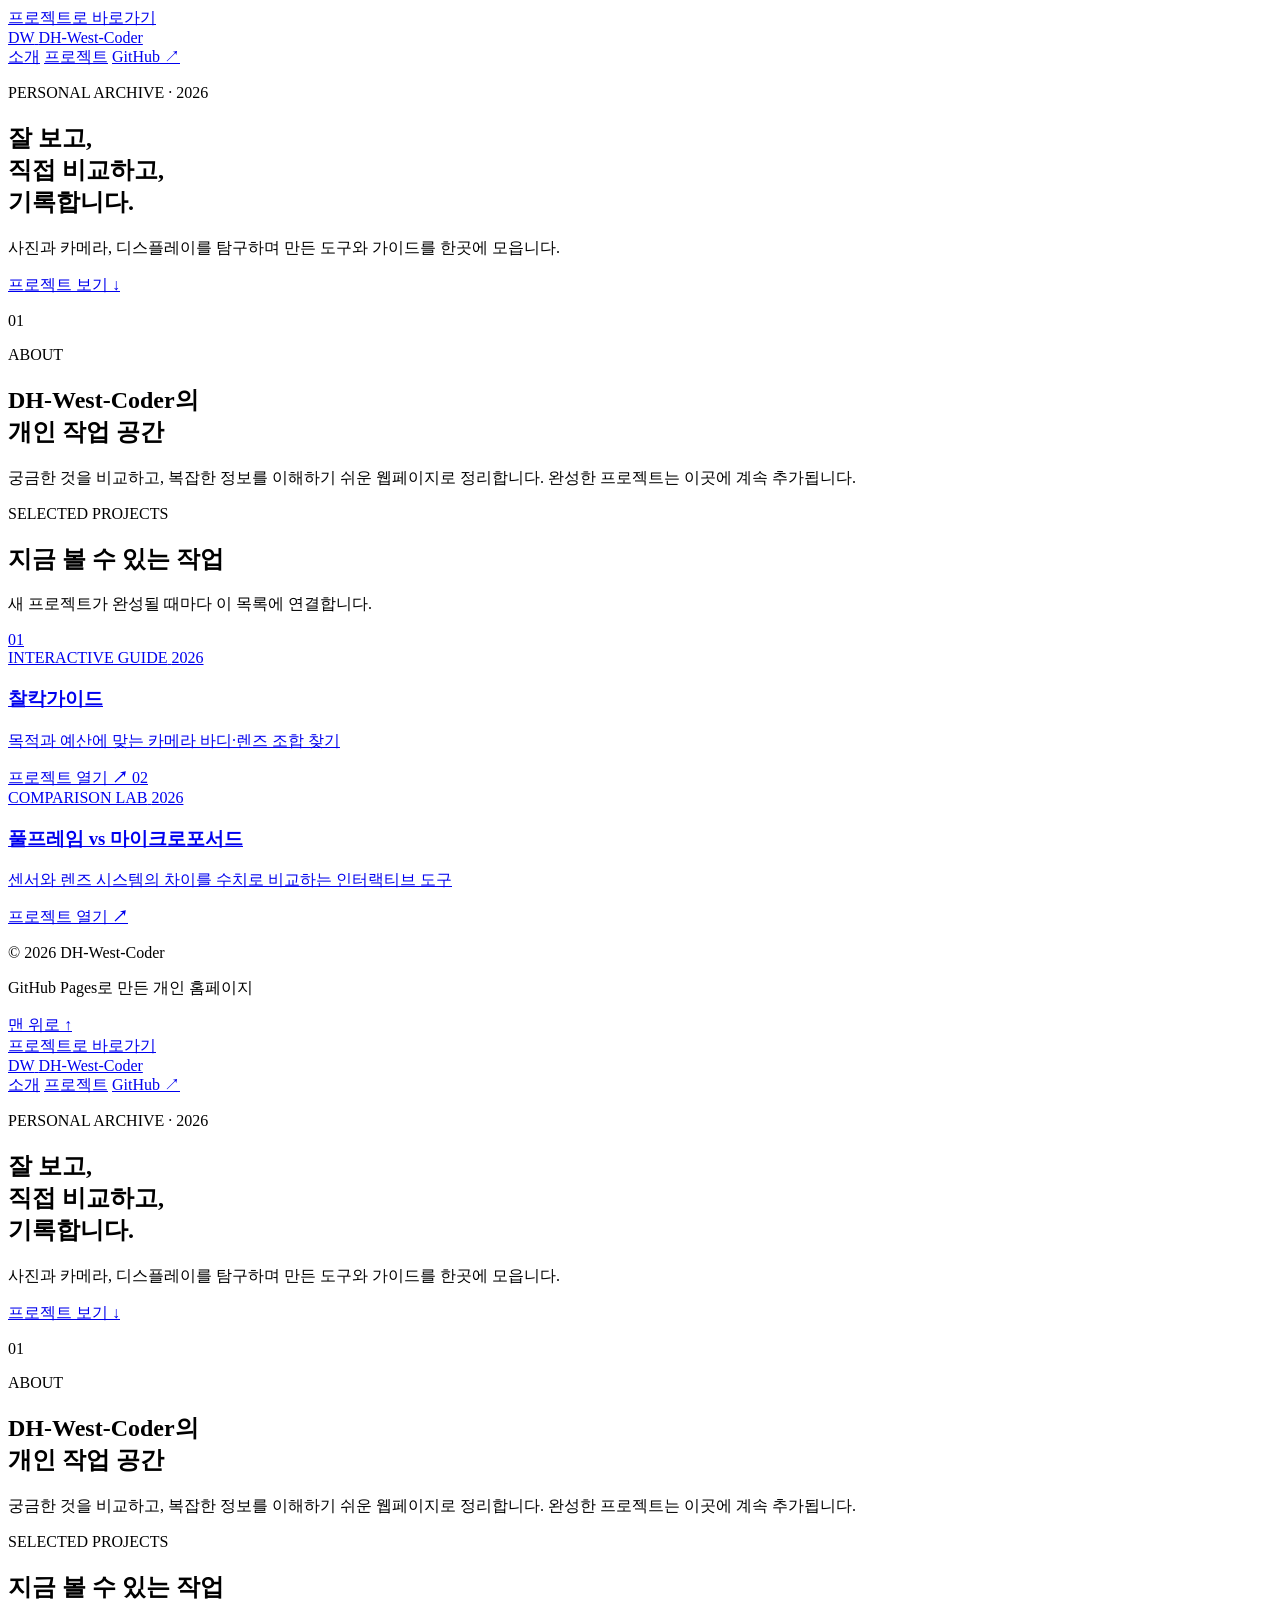
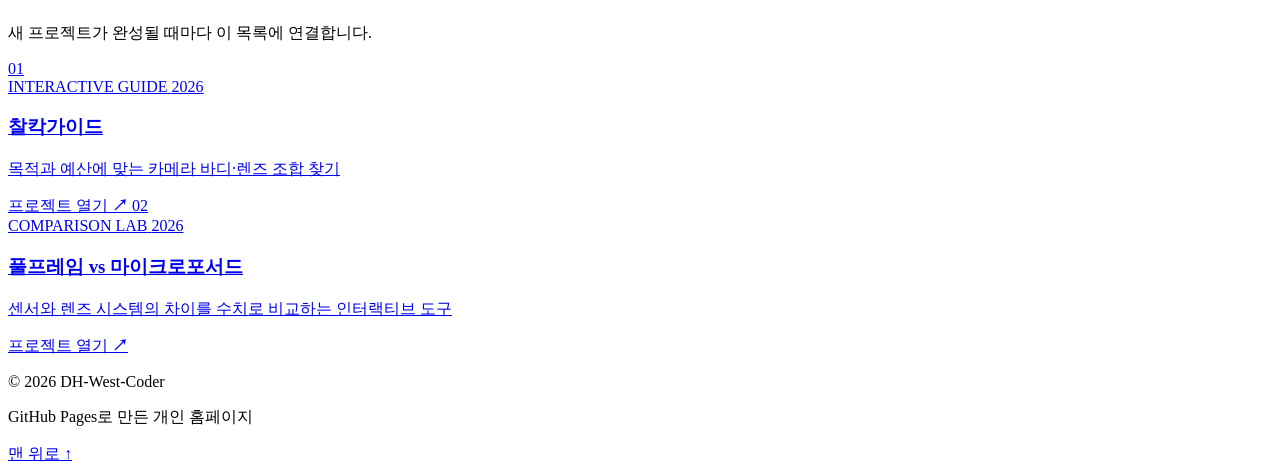
==== index.html @ 69f128be "Create index.html" ====
<!doctype html>
<html lang="ko">
<head>
  <meta charset="utf-8">
  <meta name="viewport" content="width=device-width, initial-scale=1">
  <meta name="description" content="DH-West-Coder의 사진, 카메라, 디스플레이 프로젝트를 모은 개인 홈페이지입니다.">
  <meta name="theme-color" content="#101114">
  <title>DH-West-Coder | 개인 홈페이지</title>
  <link rel="stylesheet" href="/assets/css/style.css">
</head>
<body>
  <a class="skip-link" href="#projects">프로젝트로 바로가기</a>

  <header class="site-header">
    <a class="brand" href="/" aria-label="홈으로 이동">
      <span class="brand-mark" aria-hidden="true">DW</span>
      <span>DH-West-Coder</span>
    </a>
    <nav aria-label="주요 메뉴">
      <a href="#about">소개</a>
      <a href="#projects">프로젝트</a>
      <a href="https://github.com/DH-West-Coder" target="_blank" rel="noreferrer">GitHub ↗</a>
    </nav>
  </header>

  <main>
    <section class="hero" aria-labelledby="hero-title">
      <p class="eyebrow">PERSONAL ARCHIVE · 2026</p>
      <h1 id="hero-title">잘 보고,<br>직접 비교하고,<br><span>기록합니다.</span></h1>
      <p class="hero-copy">
        사진과 카메라, 디스플레이를 탐구하며 만든 도구와 가이드를 한곳에 모읍니다.
      </p>
      <a class="primary-button" href="#projects">프로젝트 보기 <span aria-hidden="true">↓</span></a>
    </section>

    <section class="about" id="about" aria-labelledby="about-title">
      <p class="section-number">01</p>
      <div>
        <p class="eyebrow">ABOUT</p>
        <h2 id="about-title">DH-West-Coder의<br>개인 작업 공간</h2>
      </div>
      <p>
        궁금한 것을 비교하고, 복잡한 정보를 이해하기 쉬운 웹페이지로 정리합니다.
        완성한 프로젝트는 이곳에 계속 추가됩니다.
      </p>
    </section>

    <section class="projects" id="projects" aria-labelledby="projects-title">
      <div class="section-heading">
        <div>
          <p class="eyebrow">SELECTED PROJECTS</p>
          <h2 id="projects-title">지금 볼 수 있는 작업</h2>
        </div>
        <p>새 프로젝트가 완성될 때마다 이 목록에 연결합니다.</p>
      </div>

      <div class="project-grid">
        <a class="project-card project-card--coral" href="/camera/">
          <span class="project-index">01</span>
          <div class="project-visual camera-visual" aria-hidden="true">
            <span class="camera-body"><i></i></span>
          </div>
          <div class="project-meta">
            <span>INTERACTIVE GUIDE</span>
            <span>2026</span>
          </div>
          <h3>찰칵가이드</h3>
          <p>목적과 예산에 맞는 카메라 바디·렌즈 조합 찾기</p>
          <span class="card-action">프로젝트 열기 <b aria-hidden="true">↗</b></span>
        </a>

        <a class="project-card project-card--blue" href="/camera/full-frame-vs-mft/">
          <span class="project-index">02</span>
          <div class="project-visual sensor-visual" aria-hidden="true">
            <span class="sensor sensor--large"></span>
            <span class="sensor sensor--small"></span>
          </div>
          <div class="project-meta">
            <span>COMPARISON LAB</span>
            <span>2026</span>
          </div>
          <h3>풀프레임 vs 마이크로포서드</h3>
          <p>센서와 렌즈 시스템의 차이를 수치로 비교하는 인터랙티브 도구</p>
          <span class="card-action">프로젝트 열기 <b aria-hidden="true">↗</b></span>
        </a>
      </div>
    </section>
  </main>

  <footer>
    <p>© 2026 DH-West-Coder</p>
    <p>GitHub Pages로 만든 개인 홈페이지</p>
    <a href="#top" onclick="window.scrollTo({top:0,behavior:'smooth'});return false;">맨 위로 ↑</a>
  </footer>
</body>
</html>
<!doctype html>
<html lang="ko">
<head>
  <meta charset="utf-8">
  <meta name="viewport" content="width=device-width, initial-scale=1">
  <meta name="description" content="DH-West-Coder의 사진, 카메라, 디스플레이 프로젝트를 모은 개인 홈페이지입니다.">
  <meta name="theme-color" content="#101114">
  <title>DH-West-Coder | 개인 홈페이지</title>
  <link rel="stylesheet" href="/assets/css/style.css">
</head>
<body>
  <a class="skip-link" href="#projects">프로젝트로 바로가기</a>

  <header class="site-header">
    <a class="brand" href="/" aria-label="홈으로 이동">
      <span class="brand-mark" aria-hidden="true">DW</span>
      <span>DH-West-Coder</span>
    </a>
    <nav aria-label="주요 메뉴">
      <a href="#about">소개</a>
      <a href="#projects">프로젝트</a>
      <a href="https://github.com/DH-West-Coder" target="_blank" rel="noreferrer">GitHub ↗</a>
    </nav>
  </header>

  <main>
    <section class="hero" aria-labelledby="hero-title">
      <p class="eyebrow">PERSONAL ARCHIVE · 2026</p>
      <h1 id="hero-title">잘 보고,<br>직접 비교하고,<br><span>기록합니다.</span></h1>
      <p class="hero-copy">
        사진과 카메라, 디스플레이를 탐구하며 만든 도구와 가이드를 한곳에 모읍니다.
      </p>
      <a class="primary-button" href="#projects">프로젝트 보기 <span aria-hidden="true">↓</span></a>
    </section>

    <section class="about" id="about" aria-labelledby="about-title">
      <p class="section-number">01</p>
      <div>
        <p class="eyebrow">ABOUT</p>
        <h2 id="about-title">DH-West-Coder의<br>개인 작업 공간</h2>
      </div>
      <p>
        궁금한 것을 비교하고, 복잡한 정보를 이해하기 쉬운 웹페이지로 정리합니다.
        완성한 프로젝트는 이곳에 계속 추가됩니다.
      </p>
    </section>

    <section class="projects" id="projects" aria-labelledby="projects-title">
      <div class="section-heading">
        <div>
          <p class="eyebrow">SELECTED PROJECTS</p>
          <h2 id="projects-title">지금 볼 수 있는 작업</h2>
        </div>
        <p>새 프로젝트가 완성될 때마다 이 목록에 연결합니다.</p>
      </div>

      <div class="project-grid">
        <a class="project-card project-card--coral" href="/camera/">
          <span class="project-index">01</span>
          <div class="project-visual camera-visual" aria-hidden="true">
            <span class="camera-body"><i></i></span>
          </div>
          <div class="project-meta">
            <span>INTERACTIVE GUIDE</span>
            <span>2026</span>
          </div>
          <h3>찰칵가이드</h3>
          <p>목적과 예산에 맞는 카메라 바디·렌즈 조합 찾기</p>
          <span class="card-action">프로젝트 열기 <b aria-hidden="true">↗</b></span>
        </a>

        <a class="project-card project-card--blue" href="/camera/full-frame-vs-mft/">
          <span class="project-index">02</span>
          <div class="project-visual sensor-visual" aria-hidden="true">
            <span class="sensor sensor--large"></span>
            <span class="sensor sensor--small"></span>
          </div>
          <div class="project-meta">
            <span>COMPARISON LAB</span>
            <span>2026</span>
          </div>
          <h3>풀프레임 vs 마이크로포서드</h3>
          <p>센서와 렌즈 시스템의 차이를 수치로 비교하는 인터랙티브 도구</p>
          <span class="card-action">프로젝트 열기 <b aria-hidden="true">↗</b></span>
        </a>
      </div>
    </section>
  </main>

  <footer>
    <p>© 2026 DH-West-Coder</p>
    <p>GitHub Pages로 만든 개인 홈페이지</p>
    <a href="#top" onclick="window.scrollTo({top:0,behavior:'smooth'});return false;">맨 위로 ↑</a>
  </footer>
</body>
</html>
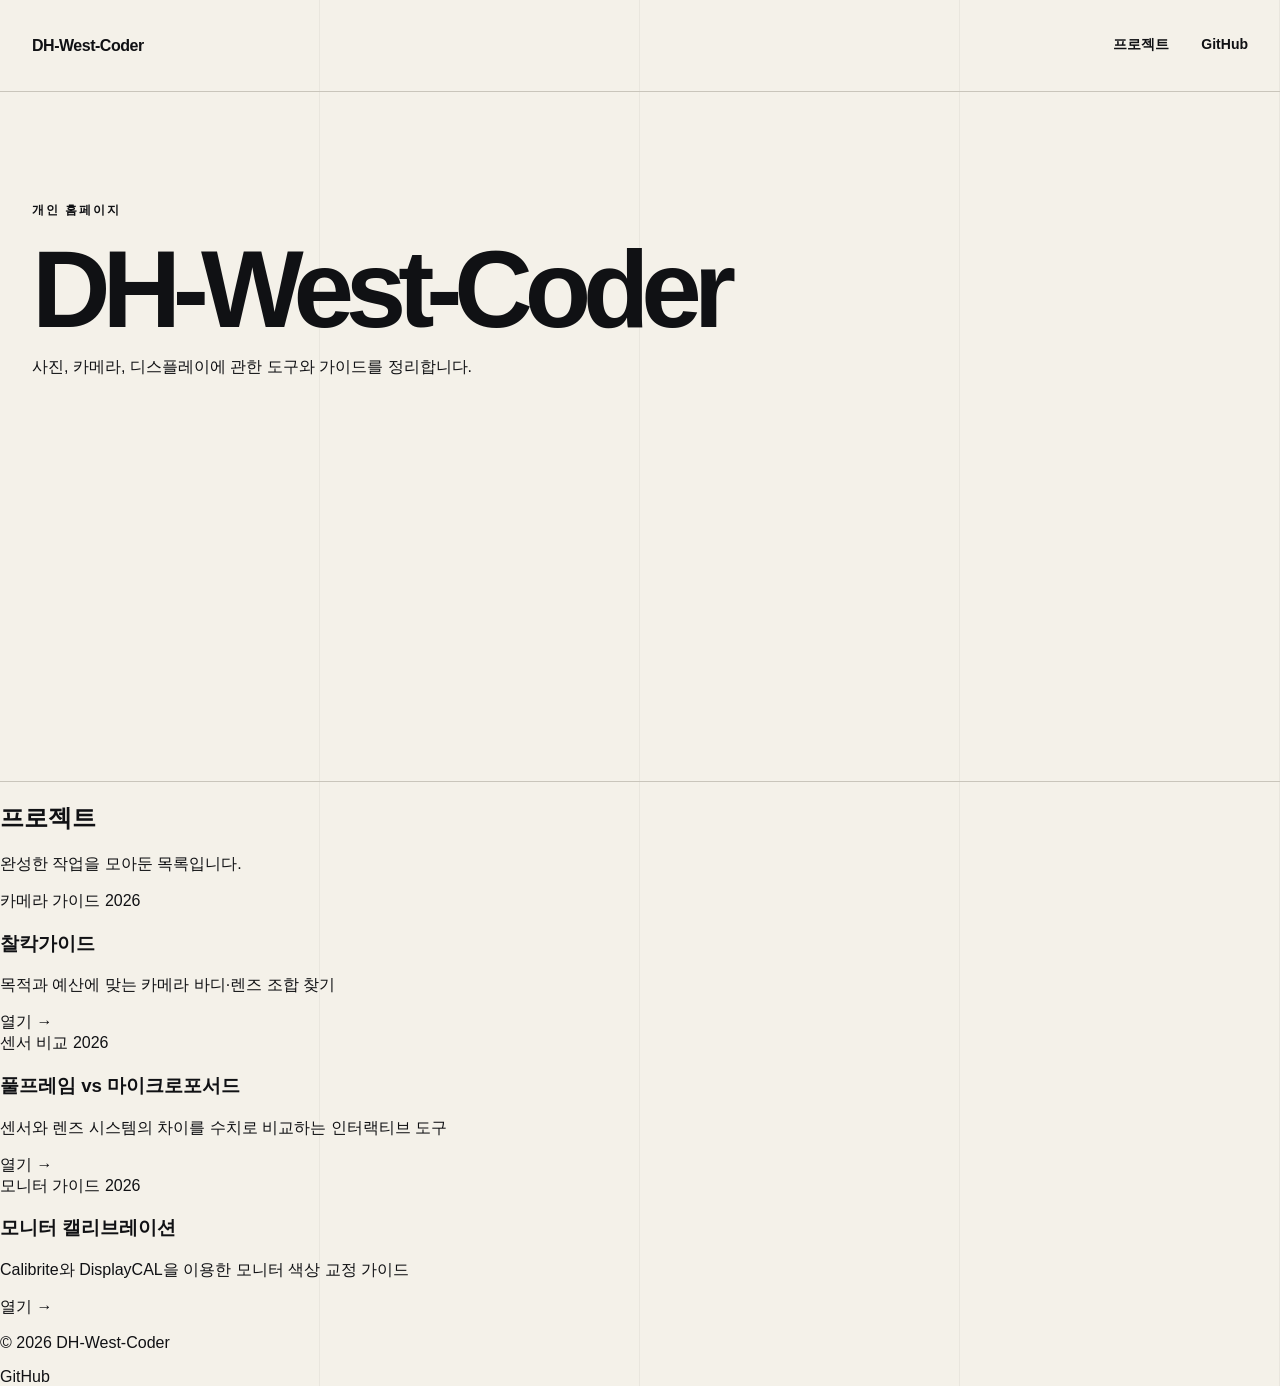
==== commit 6ae19433: "Simplify homepage and add monitor guide" ====
--- a/index.html
+++ b/index.html
@@ -12,76 +12,57 @@
   <a class="skip-link" href="#projects">프로젝트로 바로가기</a>
 
   <header class="site-header">
-    <a class="brand" href="/" aria-label="홈으로 이동">
-      <span class="brand-mark" aria-hidden="true">DW</span>
-      <span>DH-West-Coder</span>
-    </a>
+    <a class="brand" href="/" aria-label="홈으로 이동">DH-West-Coder</a>
     <nav aria-label="주요 메뉴">
-      <a href="#about">소개</a>
       <a href="#projects">프로젝트</a>
-      <a href="https://github.com/DH-West-Coder" target="_blank" rel="noreferrer">GitHub ↗</a>
+      <a href="https://github.com/DH-WEST-Coder" target="_blank" rel="noreferrer">GitHub</a>
     </nav>
   </header>
 
   <main>
     <section class="hero" aria-labelledby="hero-title">
-      <p class="eyebrow">PERSONAL ARCHIVE · 2026</p>
-      <h1 id="hero-title">잘 보고,<br>직접 비교하고,<br><span>기록합니다.</span></h1>
+      <p class="eyebrow">개인 홈페이지</p>
+      <h1 id="hero-title">DH-West-Coder</h1>
       <p class="hero-copy">
-        사진과 카메라, 디스플레이를 탐구하며 만든 도구와 가이드를 한곳에 모읍니다.
-      </p>
-      <a class="primary-button" href="#projects">프로젝트 보기 <span aria-hidden="true">↓</span></a>
-    </section>
-
-    <section class="about" id="about" aria-labelledby="about-title">
-      <p class="section-number">01</p>
-      <div>
-        <p class="eyebrow">ABOUT</p>
-        <h2 id="about-title">DH-West-Coder의<br>개인 작업 공간</h2>
-      </div>
-      <p>
-        궁금한 것을 비교하고, 복잡한 정보를 이해하기 쉬운 웹페이지로 정리합니다.
-        완성한 프로젝트는 이곳에 계속 추가됩니다.
+        사진, 카메라, 디스플레이에 관한 도구와 가이드를 정리합니다.
       </p>
     </section>
 
     <section class="projects" id="projects" aria-labelledby="projects-title">
       <div class="section-heading">
-        <div>
-          <p class="eyebrow">SELECTED PROJECTS</p>
-          <h2 id="projects-title">지금 볼 수 있는 작업</h2>
-        </div>
-        <p>새 프로젝트가 완성될 때마다 이 목록에 연결합니다.</p>
+        <h2 id="projects-title">프로젝트</h2>
+        <p>완성한 작업을 모아둔 목록입니다.</p>
       </div>
 
       <div class="project-grid">
-        <a class="project-card project-card--coral" href="/camera/">
-          <span class="project-index">01</span>
-          <div class="project-visual camera-visual" aria-hidden="true">
-            <span class="camera-body"><i></i></span>
-          </div>
+        <a class="project-card" href="/camera/">
           <div class="project-meta">
-            <span>INTERACTIVE GUIDE</span>
+            <span>카메라 가이드</span>
             <span>2026</span>
           </div>
           <h3>찰칵가이드</h3>
           <p>목적과 예산에 맞는 카메라 바디·렌즈 조합 찾기</p>
-          <span class="card-action">프로젝트 열기 <b aria-hidden="true">↗</b></span>
+          <span class="card-action" aria-hidden="true">열기 →</span>
         </a>
 
-        <a class="project-card project-card--blue" href="/camera/full-frame-vs-mft/">
-          <span class="project-index">02</span>
-          <div class="project-visual sensor-visual" aria-hidden="true">
-            <span class="sensor sensor--large"></span>
-            <span class="sensor sensor--small"></span>
-          </div>
+        <a class="project-card" href="/camera/full-frame-vs-mft/">
           <div class="project-meta">
-            <span>COMPARISON LAB</span>
+            <span>센서 비교</span>
             <span>2026</span>
           </div>
           <h3>풀프레임 vs 마이크로포서드</h3>
           <p>센서와 렌즈 시스템의 차이를 수치로 비교하는 인터랙티브 도구</p>
-          <span class="card-action">프로젝트 열기 <b aria-hidden="true">↗</b></span>
+          <span class="card-action" aria-hidden="true">열기 →</span>
+        </a>
+
+        <a class="project-card" href="/monitor/">
+          <div class="project-meta">
+            <span>모니터 가이드</span>
+            <span>2026</span>
+          </div>
+          <h3>모니터 캘리브레이션</h3>
+          <p>Calibrite와 DisplayCAL을 이용한 모니터 색상 교정 가이드</p>
+          <span class="card-action" aria-hidden="true">열기 →</span>
         </a>
       </div>
     </section>
@@ -89,104 +70,7 @@
 
   <footer>
     <p>© 2026 DH-West-Coder</p>
-    <p>GitHub Pages로 만든 개인 홈페이지</p>
-    <a href="#top" onclick="window.scrollTo({top:0,behavior:'smooth'});return false;">맨 위로 ↑</a>
+    <a href="https://github.com/DH-WEST-coder" target="_blank" rel="noreferrer">GitHub</a>
   </footer>
 </body>
 </html>
-<!doctype html>
-<html lang="ko">
-<head>
-  <meta charset="utf-8">
-  <meta name="viewport" content="width=device-width, initial-scale=1">
-  <meta name="description" content="DH-West-Coder의 사진, 카메라, 디스플레이 프로젝트를 모은 개인 홈페이지입니다.">
-  <meta name="theme-color" content="#101114">
-  <title>DH-West-Coder | 개인 홈페이지</title>
-  <link rel="stylesheet" href="/assets/css/style.css">
-</head>
-<body>
-  <a class="skip-link" href="#projects">프로젝트로 바로가기</a>
-
-  <header class="site-header">
-    <a class="brand" href="/" aria-label="홈으로 이동">
-      <span class="brand-mark" aria-hidden="true">DW</span>
-      <span>DH-West-Coder</span>
-    </a>
-    <nav aria-label="주요 메뉴">
-      <a href="#about">소개</a>
-      <a href="#projects">프로젝트</a>
-      <a href="https://github.com/DH-West-Coder" target="_blank" rel="noreferrer">GitHub ↗</a>
-    </nav>
-  </header>
-
-  <main>
-    <section class="hero" aria-labelledby="hero-title">
-      <p class="eyebrow">PERSONAL ARCHIVE · 2026</p>
-      <h1 id="hero-title">잘 보고,<br>직접 비교하고,<br><span>기록합니다.</span></h1>
-      <p class="hero-copy">
-        사진과 카메라, 디스플레이를 탐구하며 만든 도구와 가이드를 한곳에 모읍니다.
-      </p>
-      <a class="primary-button" href="#projects">프로젝트 보기 <span aria-hidden="true">↓</span></a>
-    </section>
-
-    <section class="about" id="about" aria-labelledby="about-title">
-      <p class="section-number">01</p>
-      <div>
-        <p class="eyebrow">ABOUT</p>
-        <h2 id="about-title">DH-West-Coder의<br>개인 작업 공간</h2>
-      </div>
-      <p>
-        궁금한 것을 비교하고, 복잡한 정보를 이해하기 쉬운 웹페이지로 정리합니다.
-        완성한 프로젝트는 이곳에 계속 추가됩니다.
-      </p>
-    </section>
-
-    <section class="projects" id="projects" aria-labelledby="projects-title">
-      <div class="section-heading">
-        <div>
-          <p class="eyebrow">SELECTED PROJECTS</p>
-          <h2 id="projects-title">지금 볼 수 있는 작업</h2>
-        </div>
-        <p>새 프로젝트가 완성될 때마다 이 목록에 연결합니다.</p>
-      </div>
-
-      <div class="project-grid">
-        <a class="project-card project-card--coral" href="/camera/">
-          <span class="project-index">01</span>
-          <div class="project-visual camera-visual" aria-hidden="true">
-            <span class="camera-body"><i></i></span>
-          </div>
-          <div class="project-meta">
-            <span>INTERACTIVE GUIDE</span>
-            <span>2026</span>
-          </div>
-          <h3>찰칵가이드</h3>
-          <p>목적과 예산에 맞는 카메라 바디·렌즈 조합 찾기</p>
-          <span class="card-action">프로젝트 열기 <b aria-hidden="true">↗</b></span>
-        </a>
-
-        <a class="project-card project-card--blue" href="/camera/full-frame-vs-mft/">
-          <span class="project-index">02</span>
-          <div class="project-visual sensor-visual" aria-hidden="true">
-            <span class="sensor sensor--large"></span>
-            <span class="sensor sensor--small"></span>
-          </div>
-          <div class="project-meta">
-            <span>COMPARISON LAB</span>
-            <span>2026</span>
-          </div>
-          <h3>풀프레임 vs 마이크로포서드</h3>
-          <p>센서와 렌즈 시스템의 차이를 수치로 비교하는 인터랙티브 도구</p>
-          <span class="card-action">프로젝트 열기 <b aria-hidden="true">↗</b></span>
-        </a>
-      </div>
-    </section>
-  </main>
-
-  <footer>
-    <p>© 2026 DH-West-Coder</p>
-    <p>GitHub Pages로 만든 개인 홈페이지</p>
-    <a href="#top" onclick="window.scrollTo({top:0,behavior:'smooth'});return false;">맨 위로 ↑</a>
-  </footer>
-</body>
-</html>
--- a/assets/css/style.css
+++ b/assets/css/style.css
@@ -0,0 +1,595 @@
+:root {
+  --bg: #f4f1e9;
+  --ink: #101114;
+  --muted: #66645f;
+  --line: #c9c5bb;
+  --coral: #f05a3f;
+  --blue: #3568d4;
+  --paper: #fbfaf6;
+}
+
+* {
+  box-sizing: border-box;
+}
+
+html {
+  scroll-behavior: smooth;
+}
+
+body {
+  margin: 0;
+  background:
+    linear-gradient(90deg, transparent calc(100% - 1px), rgb(16 17 20 / 5%) 1px),
+    var(--bg);
+  background-size: 25% 100%;
+  color: var(--ink);
+  font-family: -apple-system, BlinkMacSystemFont, "Pretendard", "Noto Sans KR", sans-serif;
+}
+
+a {
+  color: inherit;
+  text-decoration: none;
+}
+
+a:focus-visible {
+  outline: 3px solid var(--blue);
+  outline-offset: 4px;
+}
+
+.skip-link {
+  position: fixed;
+  top: 10px;
+  left: 10px;
+  z-index: 20;
+  padding: 10px 14px;
+  background: var(--ink);
+  color: white;
+  transform: translateY(-150%);
+}
+
+.skip-link:focus {
+  transform: translateY(0);
+}
+
+.site-header {
+  display: flex;
+  align-items: center;
+  justify-content: space-between;
+  max-width: 1320px;
+  height: 92px;
+  margin: 0 auto;
+  padding: 0 32px;
+  border-bottom: 1px solid var(--line);
+}
+
+.brand {
+  display: inline-flex;:root {
+  --bg: #f4f1e9;
+  --ink: #101114;
+  --muted: #66645f;
+  --line: #c9c5bb;
+  --coral: #f05a3f;
+  --blue: #3568d4;
+  --paper: #fbfaf6;
+}
+
+* {
+  box-sizing: border-box;
+}
+
+html {
+  scroll-behavior: smooth;
+}
+
+body {
+  margin: 0;
+  background:
+    linear-gradient(90deg, transparent calc(100% - 1px), rgb(16 17 20 / 5%) 1px),
+    var(--bg);
+  background-size: 25% 100%;
+  color: var(--ink);
+  font-family: -apple-system, BlinkMacSystemFont, "Pretendard", "Noto Sans KR", sans-serif;
+}
+
+a {
+  color: inherit;
+  text-decoration: none;
+}
+
+a:focus-visible {
+  outline: 3px solid var(--blue);
+  outline-offset: 4px;
+}
+
+.skip-link {
+  position: fixed;
+  top: 10px;
+  left: 10px;
+  z-index: 20;
+  padding: 10px 14px;
+  background: var(--ink);
+  color: white;
+  transform: translateY(-150%);
+}
+
+.skip-link:focus {
+  transform: translateY(0);
+}
+
+.site-header {
+  display: flex;
+  align-items: center;
+  justify-content: space-between;
+  max-width: 1320px;
+  height: 92px;
+  margin: 0 auto;
+  padding: 0 32px;
+  border-bottom: 1px solid var(--line);
+}
+
+.brand {
+  display: inline-flex;
+  align-items: center;
+  gap: 12px;
+  font-weight: 800;
+  letter-spacing: -.03em;
+}
+
+.brand-mark {
+  display: grid;
+  width: 38px;
+  height: 38px;
+  place-items: center;
+  background: var(--ink);
+  color: white;
+  font-size: 12px;
+  letter-spacing: -.06em;
+}
+
+nav {
+  display: flex;
+  gap: 32px;
+  font-size: 14px;
+  font-weight: 700;
+}
+
+nav a {
+  padding: 8px 0;
+  border-bottom: 1px solid transparent;
+}
+
+nav a:hover {
+  border-color: currentColor;
+}
+
+main {
+  max-width: 1320px;
+  margin: 0 auto;
+}
+
+.hero {
+  min-height: 690px;
+  padding: 110px 32px 80px;
+  border-bottom: 1px solid var(--line);
+}
+
+.eyebrow {
+  margin: 0 0 20px;
+  font-size: 12px;
+  font-weight: 800;
+  letter-spacing: .16em;
+}
+
+.hero h1 {
+  max-width: 970px;
+  margin: 0;
+  font-size: clamp(58px, 8.5vw, 118px);
+  font-weight: 850;
+  letter-spacing: -.075em;
+  line-height: .94;
+}
+
+.hero h1 span {
+  color: var(--coral);
+}
+
+.hero-copy {
+  max-width: 510px;
+  margin: 42px 0 30px;
+  color: var(--muted);
+  font-size: 18px;
+  line-height: 1.75;
+}
+
+.primary-button {
+  display: inline-flex;
+  align-items: center;
+  justify-content: space-between;
+  width: 210px;
+  padding: 16px 18px;
+  background: var(--ink);
+  color: white;
+  font-size: 14px;
+  font-weight: 750;
+  transition: transform .2s ease, background .2s ease;
+}
+
+.primary-button:hover {
+  background: var(--coral);
+  transform: translateY(-2px);
+}
+
+.about {
+  display: grid;
+  grid-template-columns: 80px 1.25fr 1fr;
+  gap: 42px;
+  padding: 100px 32px;
+  border-bottom: 1px solid var(--line);
+}
+
+.section-number {
+  margin: 0;
+  font-family: ui-monospace, SFMono-Regular, Menlo, monospace;
+}
+
+.about h2,
+.section-heading h2 {
+  margin: 0;
+  font-size: clamp(36px, 5vw, 64px);
+  letter-spacing: -.055em;
+  line-height: 1.06;
+}
+
+.about > p:last-child {
+  align-self: end;
+  max-width: 440px;
+  margin: 0;
+  color: var(--muted);
+  font-size: 17px;
+  line-height: 1.8;
+}
+
+.projects {
+  padding: 100px 32px 120px;
+}
+
+.section-heading {
+  display: flex;
+  align-items: end;
+  justify-content: space-between;
+  gap: 40px;
+  margin-bottom: 48px;
+}
+
+.section-heading > p {
+  max-width: 330px;
+  margin: 0;
+  color: var(--muted);
+  line-height: 1.65;
+}
+
+.project-grid {
+  display: grid;
+  grid-template-columns: 1fr 1fr;
+  gap: 20px;
+}
+
+.project-card {
+  position: relative;
+  min-height: 650px;
+  padding: 24px;
+  overflow: hidden;
+  color: white;
+  transition: transform .25s ease;
+}
+
+.project-card:hover {
+  transform: translateY(-6px);
+}
+
+.project-card--coral {
+  background: var(--coral);
+}
+
+.project-card--blue {
+  background: var(--blue);
+}
+
+.project-index {
+  font: 13px ui-monospace, SFMono-Regular, Menlo, monospace;
+}
+
+.project-visual {
+  position: relative;
+  height: 315px;
+  margin: 20px -24px 30px;
+}
+
+.camera-visual {
+  background: #ffc7ae;
+}
+
+.camera-body {
+  position: absolute;
+  top: 86px;
+  left: 50%;
+  width: 280px;
+  height: 178px;
+  border-radius: 18px;
+  background: #22262b;
+  transform: translateX(-50%) rotate(-3deg);
+  box-shadow: 18px 22px 0 rgb(16 17 20 / 15%);
+}
+
+.camera-body::before {
+  position: absolute;
+  top: -24px;
+  left: 42px;
+  width: 80px;
+  height: 30px;
+  border-radius: 8px 8px 0 0;
+  background: #22262b;
+  content: "";
+}
+
+.camera-body i {
+  position: absolute;
+  top: 26px;
+  left: 74px;
+  width: 132px;
+  height: 132px;
+  border: 22px solid #f7f4eb;
+  border-radius: 50%;
+  background: radial-gradient(circle at 40% 35%, #80c8ea 0 8%, #24495f 9% 35%, #091119 36% 100%);
+}
+
+.sensor-visual {
+  display: flex;
+  align-items: center;
+  justify-content: center;
+  gap: 45px;
+  background: #b7d4ff;
+}
+
+.sensor {
+  display: block;
+  background: linear-gradient(135deg, #52d7d7, #324bad 55%, #d75dad);
+  border: 14px solid #15181e;
+  box-shadow: 12px 15px 0 rgb(16 17 20 / 15%);
+}
+
+.sensor--large {
+  width: 210px;
+  height: 142px;
+}
+
+.sensor--small {
+  width: 120px;
+  height: 90px;
+}
+
+.project-meta {
+  display: flex;
+  justify-content: space-between;
+  margin-bottom: 18px;
+  font-size: 11px;
+  font-weight: 800;
+  letter-spacing: .11em;
+}
+
+.project-card h3 {
+  max-width: 500px;
+  margin: 0 0 12px;
+  font-size: clamp(30px, 4vw, 50px);
+  letter-spacing: -.055em;
+  line-height: 1.05;
+}
+
+.project-card p {
+  max-width: 480px;
+  min-height: 52px;
+  margin: 0;
+  color: rgb(255 255 255 / 80%);
+  line-height: 1.65;
+}
+
+.card-action {
+  display: flex;
+  align-items: center;
+  justify-content: space-between;
+  margin-top: 24px;
+  padding-top: 17px;
+  border-top: 1px solid rgb(255 255 255 / 35%);
+  font-size: 14px;
+  font-weight: 750;
+}
+
+.card-action b {
+  font-size: 20px;
+}
+
+footer {
+  display: flex;
+  justify-content: space-between;
+  gap: 24px;
+  max-width: 1320px;
+  margin: 0 auto;
+  padding: 36px 32px;
+  border-top: 1px solid var(--line);
+  color: var(--muted);
+  font-size: 13px;
+}
+
+footer p {
+  margin: 0;
+}
+
+footer a {
+  font-weight: 700;
+}
+
+@media (max-width: 800px) {
+  body {
+    background-size: 50% 100%;
+  }
+
+  .site-header {
+    height: 76px;
+    padding: 0 20px;
+  }
+
+  nav a:not(:last-child) {
+    display: none;
+  }
+
+  .hero {
+    min-height: 610px;
+    padding: 90px 20px 60px;
+  }
+
+  .hero h1 {
+    font-size: clamp(53px, 16vw, 78px);
+  }
+
+  .about {
+    grid-template-columns: 1fr;
+    gap: 28px;
+    padding: 72px 20px;
+  }
+
+  .about > p:last-child {
+    align-self: auto;
+  }
+
+  .projects {
+    padding: 72px 20px 80px;
+  }
+
+  .section-heading {
+    display: block;
+  }
+
+  .section-heading > p {
+    margin-top: 24px;
+  }
+
+  .project-grid {
+    grid-template-columns: 1fr;
+  }
+
+  .project-card {
+    min-height: 590px;
+  }
+
+  .project-visual {
+    height: 270px;
+  }
+
+  .camera-body {
+    top: 66px;
+    width: 240px;
+    height: 160px;
+  }
+
+  .camera-body i {
+    left: 59px;
+  }
+
+  .sensor-visual {
+    gap: 24px;
+  }
+
+  .sensor--large {
+    width: 165px;
+    height: 115px;
+  }
+
+  .sensor--small {
+    width: 92px;
+    height: 70px;
+  }
+
+  footer {
+    flex-direction: column;
+    padding: 30px 20px;
+  }
+}
+
+@media (prefers-reduced-motion: reduce) {
+  html {
+    scroll-behavior: auto;
+  }
+
+  *,
+  *::before,
+  *::after {
+    transition: none !important;
+  }
+}
+
+  align-items: center;
+  gap: 12px;
+  font-weight: 800;
+  letter-spacing: -.03em;
+}
+
+.brand-mark {
+  display: grid;
+  width: 38px;
+  height: 38px;
+  place-items: center;
+  background: var(--ink);
+  color: white;
+  font-size: 12px;
+  letter-spacing: -.06em;
+}
+
+nav {
+  display: flex;
+  gap: 32px;
+  font-size: 14px;
+  font-weight: 700;
+}
+
+nav a {
+  padding: 8px 0;
+  border-bottom: 1px solid transparent;
+}
+
+nav a:hover {
+  border-color: currentColor;
+}
+
+main {
+  max-width: 1320px;
+  margin: 0 auto;
+}
+
+.hero {
+  min-height: 690px;
+  padding: 110px 32px 80px;
+  border-bottom: 1px solid var(--line);
+}
+
+.eyebrow {
+  margin: 0 0 20px;
+  font-size: 12px;
+  font-weight: 800;
+  letter-spacing: .16em;
+}
+
+.hero h1 {
+  max-width: 970px;
+  margin: 0;
+  font-size: clamp(58px, 8.5vw, 118px);
+  font-weight: 850;
+  letter-spacing: -.075em;
+  line-height: .94;
+}
+
+.hero h1 span {
+  color: var(--coral);
+}
+
+.hero-copy {
+  max-widt
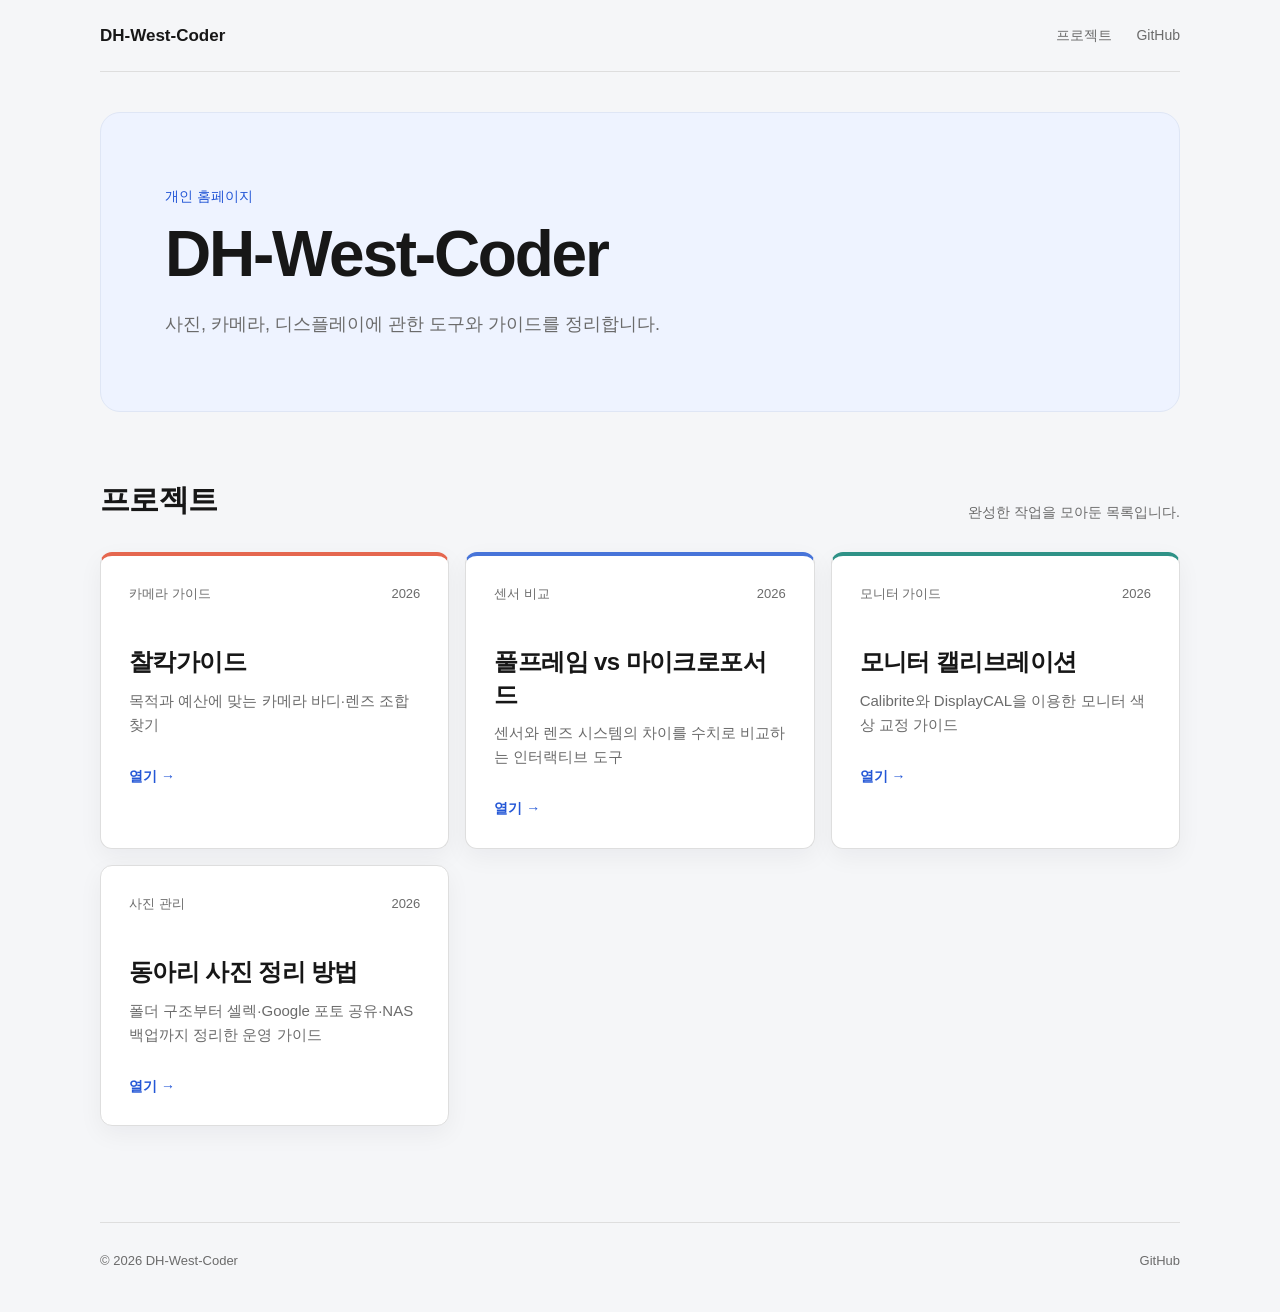
==== commit 21f979f3: "feat: add photo archive guide" ====
--- a/index.html
+++ b/index.html
@@ -64,6 +64,16 @@
           <p>Calibrite와 DisplayCAL을 이용한 모니터 색상 교정 가이드</p>
           <span class="card-action" aria-hidden="true">열기 →</span>
         </a>
+
+        <a class="project-card" href="/photo-archive/">
+          <div class="project-meta">
+            <span>사진 관리</span>
+            <span>2026</span>
+          </div>
+          <h3>동아리 사진 정리 방법</h3>
+          <p>폴더 구조부터 셀렉·Google 포토 공유·NAS 백업까지 정리한 운영 가이드</p>
+          <span class="card-action" aria-hidden="true">열기 →</span>
+        </a>
       </div>
     </section>
   </main>
--- a/assets/css/style.css
+++ b/assets/css/style.css
@@ -1,11 +1,10 @@
 :root {
-  --bg: #f4f1e9;
-  --ink: #101114;
-  --muted: #66645f;
-  --line: #c9c5bb;
-  --coral: #f05a3f;
-  --blue: #3568d4;
-  --paper: #fbfaf6;
+  --background: #f5f6f8;
+  --surface: #ffffff;
+  --text: #171717;
+  --muted: #6b6b6b;
+  --line: #dedede;
+  --accent: #2457d6;
 }
 
 * {
@@ -18,12 +17,10 @@
 
 body {
   margin: 0;
-  background:
-    linear-gradient(90deg, transparent calc(100% - 1px), rgb(16 17 20 / 5%) 1px),
-    var(--bg);
-  background-size: 25% 100%;
-  color: var(--ink);
+  background: var(--background);
+  color: var(--text);
   font-family: -apple-system, BlinkMacSystemFont, "Pretendard", "Noto Sans KR", sans-serif;
+  line-height: 1.6;
 }
 
 a {
@@ -32,17 +29,17 @@
 }
 
 a:focus-visible {
-  outline: 3px solid var(--blue);
-  outline-offset: 4px;
+  outline: 3px solid var(--accent);
+  outline-offset: 3px;
 }
 
 .skip-link {
   position: fixed;
-  top: 10px;
-  left: 10px;
-  z-index: 20;
-  padding: 10px 14px;
-  background: var(--ink);
+  top: 8px;
+  left: 8px;
+  z-index: 10;
+  padding: 8px 12px;
+  background: var(--text);
   color: white;
   transform: translateY(-150%);
 }
@@ -51,370 +48,158 @@
   transform: translateY(0);
 }
 
+.site-header,
+main,
+footer {
+  width: min(100% - 40px, 1080px);
+  margin: 0 auto;
+}
+
 .site-header {
   display: flex;
   align-items: center;
   justify-content: space-between;
-  max-width: 1320px;
-  height: 92px;
-  margin: 0 auto;
-  padding: 0 32px;
+  height: 72px;
   border-bottom: 1px solid var(--line);
+  background: var(--background);
 }
 
 .brand {
-  display: inline-flex;:root {
-  --bg: #f4f1e9;
-  --ink: #101114;
-  --muted: #66645f;
-  --line: #c9c5bb;
-  --coral: #f05a3f;
-  --blue: #3568d4;
-  --paper: #fbfaf6;
-}
-
-* {
-  box-sizing: border-box;
-}
-
-html {
-  scroll-behavior: smooth;
-}
-
-body {
-  margin: 0;
-  background:
-    linear-gradient(90deg, transparent calc(100% - 1px), rgb(16 17 20 / 5%) 1px),
-    var(--bg);
-  background-size: 25% 100%;
-  color: var(--ink);
-  font-family: -apple-system, BlinkMacSystemFont, "Pretendard", "Noto Sans KR", sans-serif;
-}
-
-a {
-  color: inherit;
-  text-decoration: none;
-}
-
-a:focus-visible {
-  outline: 3px solid var(--blue);
-  outline-offset: 4px;
-}
-
-.skip-link {
-  position: fixed;
-  top: 10px;
-  left: 10px;
-  z-index: 20;
-  padding: 10px 14px;
-  background: var(--ink);
-  color: white;
-  transform: translateY(-150%);
-}
-
-.skip-link:focus {
-  transform: translateY(0);
-}
-
-.site-header {
-  display: flex;
-  align-items: center;
-  justify-content: space-between;
-  max-width: 1320px;
-  height: 92px;
-  margin: 0 auto;
-  padding: 0 32px;
-  border-bottom: 1px solid var(--line);
-}
-
-.brand {
-  display: inline-flex;
-  align-items: center;
-  gap: 12px;
-  font-weight: 800;
-  letter-spacing: -.03em;
-}
-
-.brand-mark {
-  display: grid;
-  width: 38px;
-  height: 38px;
-  place-items: center;
-  background: var(--ink);
-  color: white;
-  font-size: 12px;
-  letter-spacing: -.06em;
+  font-size: 17px;
+  font-weight: 700;
 }
 
 nav {
   display: flex;
-  gap: 32px;
-  font-size: 14px;
+  gap: 24px;
+  color: var(--muted);
+  font-size: 14px;
+}
+
+nav a:hover {
+  color: var(--text);
+}
+
+.hero {
+  margin-top: 40px;
+  padding: 72px 64px;
+  border: 1px solid #dfe6f5;
+  border-radius: 20px;
+  background: #eef3ff;
+}
+
+.eyebrow {
+  margin: 0 0 12px;
+  color: var(--accent);
+  font-size: 14px;
+}
+
+.hero h1 {
+  margin: 0;
+  font-size: clamp(40px, 7vw, 64px);
   font-weight: 700;
-}
-
-nav a {
-  padding: 8px 0;
-  border-bottom: 1px solid transparent;
-}
-
-nav a:hover {
-  border-color: currentColor;
-}
-
-main {
-  max-width: 1320px;
-  margin: 0 auto;
-}
-
-.hero {
-  min-height: 690px;
-  padding: 110px 32px 80px;
-  border-bottom: 1px solid var(--line);
-}
-
-.eyebrow {
-  margin: 0 0 20px;
-  font-size: 12px;
-  font-weight: 800;
-  letter-spacing: .16em;
-}
-
-.hero h1 {
-  max-width: 970px;
-  margin: 0;
-  font-size: clamp(58px, 8.5vw, 118px);
-  font-weight: 850;
-  letter-spacing: -.075em;
-  line-height: .94;
-}
-
-.hero h1 span {
-  color: var(--coral);
+  letter-spacing: -.035em;
+  line-height: 1.1;
 }
 
 .hero-copy {
-  max-width: 510px;
-  margin: 42px 0 30px;
+  max-width: 560px;
+  margin: 20px 0 0;
   color: var(--muted);
   font-size: 18px;
-  line-height: 1.75;
-}
-
-.primary-button {
-  display: inline-flex;
-  align-items: center;
-  justify-content: space-between;
-  width: 210px;
-  padding: 16px 18px;
-  background: var(--ink);
-  color: white;
-  font-size: 14px;
-  font-weight: 750;
-  transition: transform .2s ease, background .2s ease;
-}
-
-.primary-button:hover {
-  background: var(--coral);
-  transform: translateY(-2px);
-}
-
-.about {
-  display: grid;
-  grid-template-columns: 80px 1.25fr 1fr;
-  gap: 42px;
-  padding: 100px 32px;
-  border-bottom: 1px solid var(--line);
-}
-
-.section-number {
-  margin: 0;
-  font-family: ui-monospace, SFMono-Regular, Menlo, monospace;
-}
-
-.about h2,
+}
+
+.projects {
+  padding: 64px 0 96px;
+}
+
+.section-heading {
+  display: flex;
+  align-items: end;
+  justify-content: space-between;
+  gap: 24px;
+  margin-bottom: 28px;
+}
+
 .section-heading h2 {
   margin: 0;
-  font-size: clamp(36px, 5vw, 64px);
-  letter-spacing: -.055em;
-  line-height: 1.06;
-}
-
-.about > p:last-child {
-  align-self: end;
-  max-width: 440px;
-  margin: 0;
-  color: var(--muted);
-  font-size: 17px;
-  line-height: 1.8;
-}
-
-.projects {
-  padding: 100px 32px 120px;
-}
-
-.section-heading {
-  display: flex;
-  align-items: end;
-  justify-content: space-between;
-  gap: 40px;
-  margin-bottom: 48px;
-}
-
-.section-heading > p {
-  max-width: 330px;
-  margin: 0;
-  color: var(--muted);
-  line-height: 1.65;
+  font-size: 30px;
+  letter-spacing: -.025em;
+}
+
+.section-heading p {
+  margin: 0;
+  color: var(--muted);
+  font-size: 14px;
 }
 
 .project-grid {
   display: grid;
-  grid-template-columns: 1fr 1fr;
-  gap: 20px;
+  grid-template-columns: repeat(3, 1fr);
+  gap: 16px;
 }
 
 .project-card {
-  position: relative;
-  min-height: 650px;
-  padding: 24px;
-  overflow: hidden;
-  color: white;
-  transition: transform .25s ease;
+  min-height: 250px;
+  padding: 28px;
+  border: 1px solid var(--line);
+  border-radius: 12px;
+  background: var(--surface);
+  box-shadow: 0 8px 24px rgb(20 28 45 / 5%);
+  transition: border-color .15s ease, transform .15s ease, box-shadow .15s ease;
 }
 
 .project-card:hover {
-  transform: translateY(-6px);
-}
-
-.project-card--coral {
-  background: var(--coral);
-}
-
-.project-card--blue {
-  background: var(--blue);
-}
-
-.project-index {
-  font: 13px ui-monospace, SFMono-Regular, Menlo, monospace;
-}
-
-.project-visual {
-  position: relative;
-  height: 315px;
-  margin: 20px -24px 30px;
-}
-
-.camera-visual {
-  background: #ffc7ae;
-}
-
-.camera-body {
-  position: absolute;
-  top: 86px;
-  left: 50%;
-  width: 280px;
-  height: 178px;
-  border-radius: 18px;
-  background: #22262b;
-  transform: translateX(-50%) rotate(-3deg);
-  box-shadow: 18px 22px 0 rgb(16 17 20 / 15%);
-}
-
-.camera-body::before {
-  position: absolute;
-  top: -24px;
-  left: 42px;
-  width: 80px;
-  height: 30px;
-  border-radius: 8px 8px 0 0;
-  background: #22262b;
-  content: "";
-}
-
-.camera-body i {
-  position: absolute;
-  top: 26px;
-  left: 74px;
-  width: 132px;
-  height: 132px;
-  border: 22px solid #f7f4eb;
-  border-radius: 50%;
-  background: radial-gradient(circle at 40% 35%, #80c8ea 0 8%, #24495f 9% 35%, #091119 36% 100%);
-}
-
-.sensor-visual {
-  display: flex;
-  align-items: center;
-  justify-content: center;
-  gap: 45px;
-  background: #b7d4ff;
-}
-
-.sensor {
+  border-color: #a9b9dc;
+  transform: translateY(-2px);
+  box-shadow: 0 12px 30px rgb(20 28 45 / 9%);
+}
+
+.project-card:nth-child(1) {
+  border-top: 4px solid #e5674f;
+}
+
+.project-card:nth-child(2) {
+  border-top: 4px solid #4774d9;
+}
+
+.project-card:nth-child(3) {
+  border-top: 4px solid #2f9287;
+}
+
+.project-meta {
+  display: flex;
+  justify-content: space-between;
+  margin-bottom: 42px;
+  color: var(--muted);
+  font-size: 13px;
+}
+
+.project-card h3 {
+  margin: 0 0 10px;
+  font-size: 24px;
+  line-height: 1.35;
+  letter-spacing: -.025em;
+}
+
+.project-card p {
+  margin: 0;
+  color: var(--muted);
+  font-size: 15px;
+}
+
+.card-action {
   display: block;
-  background: linear-gradient(135deg, #52d7d7, #324bad 55%, #d75dad);
-  border: 14px solid #15181e;
-  box-shadow: 12px 15px 0 rgb(16 17 20 / 15%);
-}
-
-.sensor--large {
-  width: 210px;
-  height: 142px;
-}
-
-.sensor--small {
-  width: 120px;
-  height: 90px;
-}
-
-.project-meta {
-  display: flex;
-  justify-content: space-between;
-  margin-bottom: 18px;
-  font-size: 11px;
-  font-weight: 800;
-  letter-spacing: .11em;
-}
-
-.project-card h3 {
-  max-width: 500px;
-  margin: 0 0 12px;
-  font-size: clamp(30px, 4vw, 50px);
-  letter-spacing: -.055em;
-  line-height: 1.05;
-}
-
-.project-card p {
-  max-width: 480px;
-  min-height: 52px;
-  margin: 0;
-  color: rgb(255 255 255 / 80%);
-  line-height: 1.65;
-}
-
-.card-action {
-  display: flex;
-  align-items: center;
-  justify-content: space-between;
-  margin-top: 24px;
-  padding-top: 17px;
-  border-top: 1px solid rgb(255 255 255 / 35%);
-  font-size: 14px;
-  font-weight: 750;
-}
-
-.card-action b {
-  font-size: 20px;
+  margin-top: 28px;
+  color: var(--accent);
+  font-size: 14px;
+  font-weight: 600;
 }
 
 footer {
   display: flex;
   justify-content: space-between;
-  gap: 24px;
-  max-width: 1320px;
-  margin: 0 auto;
-  padding: 36px 32px;
+  padding: 28px 0 40px;
   border-top: 1px solid var(--line);
   color: var(--muted);
   font-size: 13px;
@@ -424,53 +209,41 @@
   margin: 0;
 }
 
-footer a {
-  font-weight: 700;
-}
-
-@media (max-width: 800px) {
-  body {
-    background-size: 50% 100%;
-  }
-
-  .site-header {
-    height: 76px;
-    padding: 0 20px;
-  }
-
-  nav a:not(:last-child) {
-    display: none;
+footer a:hover {
+  color: var(--text);
+}
+
+@media (max-width: 680px) {
+  .site-header,
+  main,
+  footer {
+    width: min(100% - 32px, 1000px);
   }
 
   .hero {
-    min-height: 610px;
-    padding: 90px 20px 60px;
+    margin-top: 24px;
+    padding: 48px 28px;
+    border-radius: 14px;
   }
 
   .hero h1 {
-    font-size: clamp(53px, 16vw, 78px);
-  }
-
-  .about {
-    grid-template-columns: 1fr;
-    gap: 28px;
-    padding: 72px 20px;
-  }
-
-  .about > p:last-child {
-    align-self: auto;
+    font-size: 42px;
+  }
+
+  .hero-copy {
+    font-size: 16px;
   }
 
   .projects {
-    padding: 72px 20px 80px;
+    padding: 56px 0 72px;
   }
 
   .section-heading {
     display: block;
   }
 
-  .section-heading > p {
-    margin-top: 24px;
+  .section-heading p {
+    margin-top: 8px;
   }
 
   .project-grid {
@@ -478,40 +251,7 @@
   }
 
   .project-card {
-    min-height: 590px;
-  }
-
-  .project-visual {
-    height: 270px;
-  }
-
-  .camera-body {
-    top: 66px;
-    width: 240px;
-    height: 160px;
-  }
-
-  .camera-body i {
-    left: 59px;
-  }
-
-  .sensor-visual {
-    gap: 24px;
-  }
-
-  .sensor--large {
-    width: 165px;
-    height: 115px;
-  }
-
-  .sensor--small {
-    width: 92px;
-    height: 70px;
-  }
-
-  footer {
-    flex-direction: column;
-    padding: 30px 20px;
+    min-height: 220px;
   }
 }
 
@@ -520,76 +260,7 @@
     scroll-behavior: auto;
   }
 
-  *,
-  *::before,
-  *::after {
+  * {
     transition: none !important;
   }
 }
-
-  align-items: center;
-  gap: 12px;
-  font-weight: 800;
-  letter-spacing: -.03em;
-}
-
-.brand-mark {
-  display: grid;
-  width: 38px;
-  height: 38px;
-  place-items: center;
-  background: var(--ink);
-  color: white;
-  font-size: 12px;
-  letter-spacing: -.06em;
-}
-
-nav {
-  display: flex;
-  gap: 32px;
-  font-size: 14px;
-  font-weight: 700;
-}
-
-nav a {
-  padding: 8px 0;
-  border-bottom: 1px solid transparent;
-}
-
-nav a:hover {
-  border-color: currentColor;
-}
-
-main {
-  max-width: 1320px;
-  margin: 0 auto;
-}
-
-.hero {
-  min-height: 690px;
-  padding: 110px 32px 80px;
-  border-bottom: 1px solid var(--line);
-}
-
-.eyebrow {
-  margin: 0 0 20px;
-  font-size: 12px;
-  font-weight: 800;
-  letter-spacing: .16em;
-}
-
-.hero h1 {
-  max-width: 970px;
-  margin: 0;
-  font-size: clamp(58px, 8.5vw, 118px);
-  font-weight: 850;
-  letter-spacing: -.075em;
-  line-height: .94;
-}
-
-.hero h1 span {
-  color: var(--coral);
-}
-
-.hero-copy {
-  max-widt
